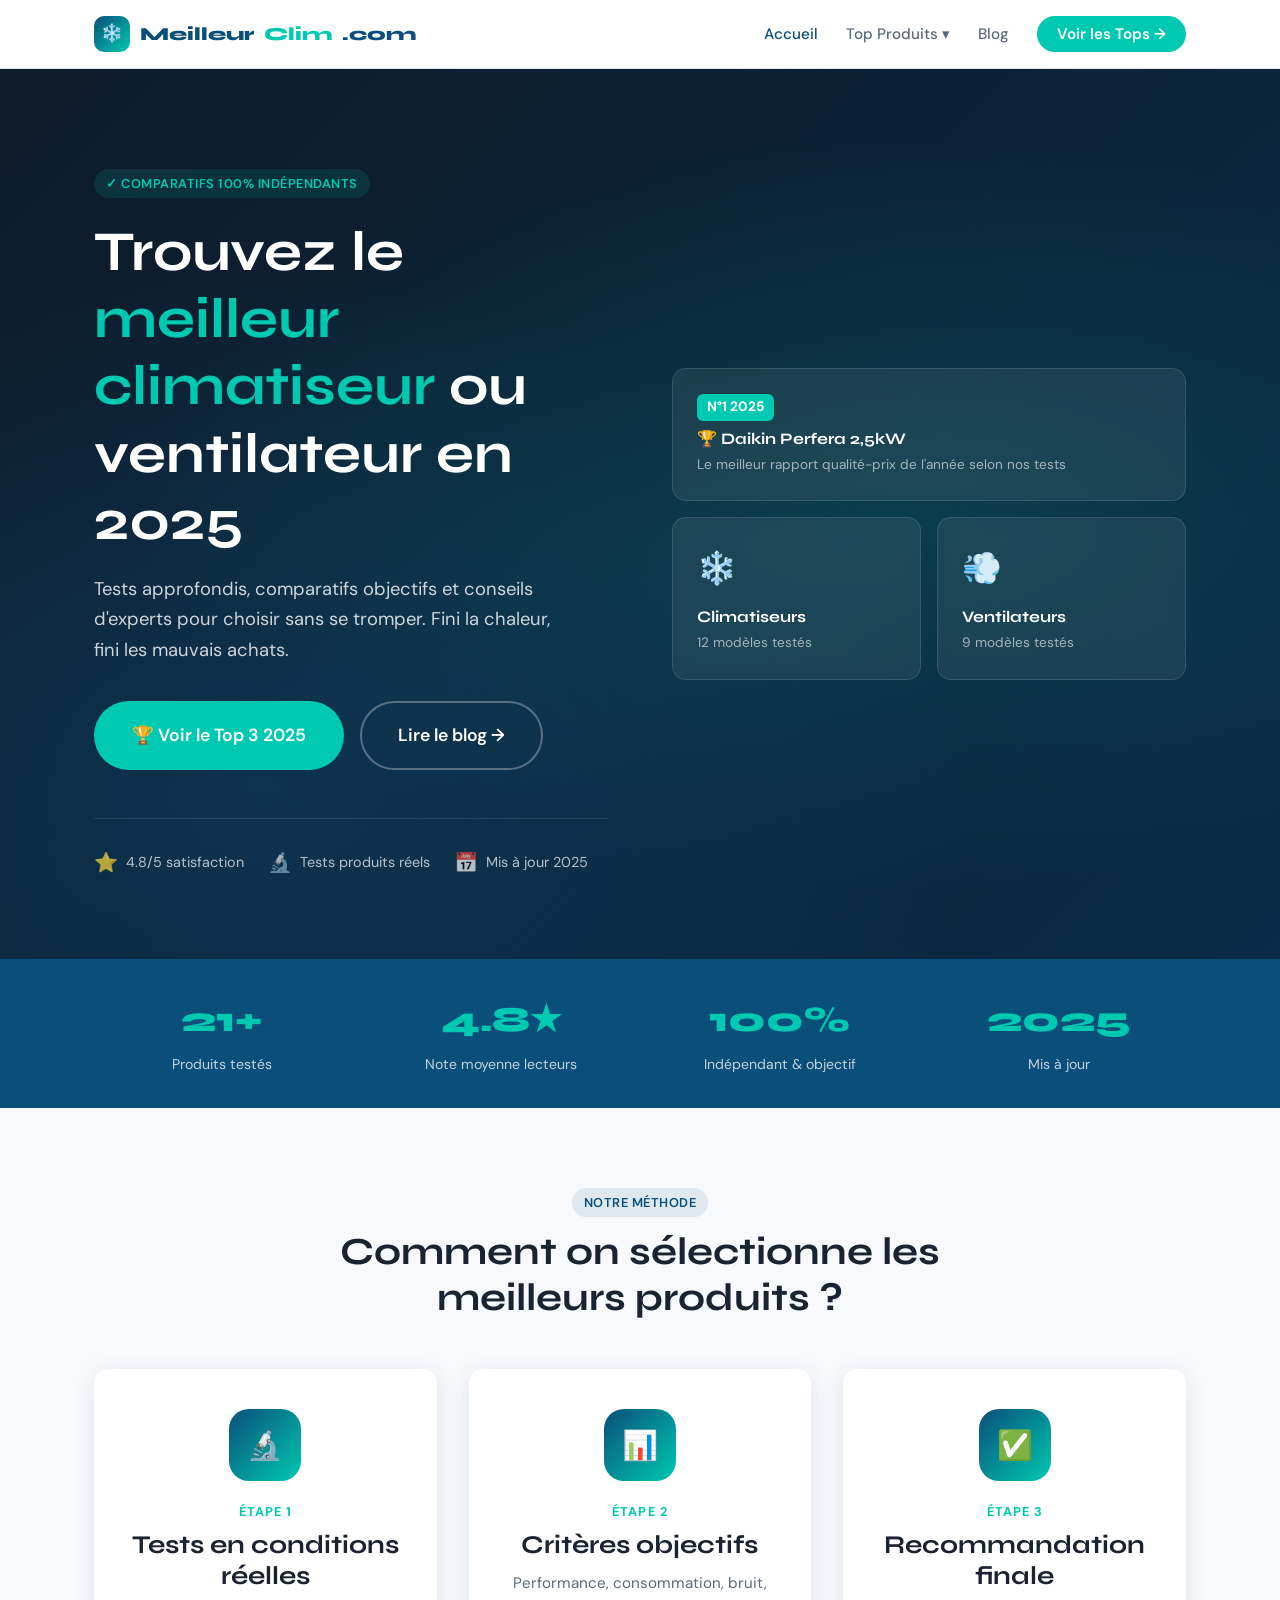
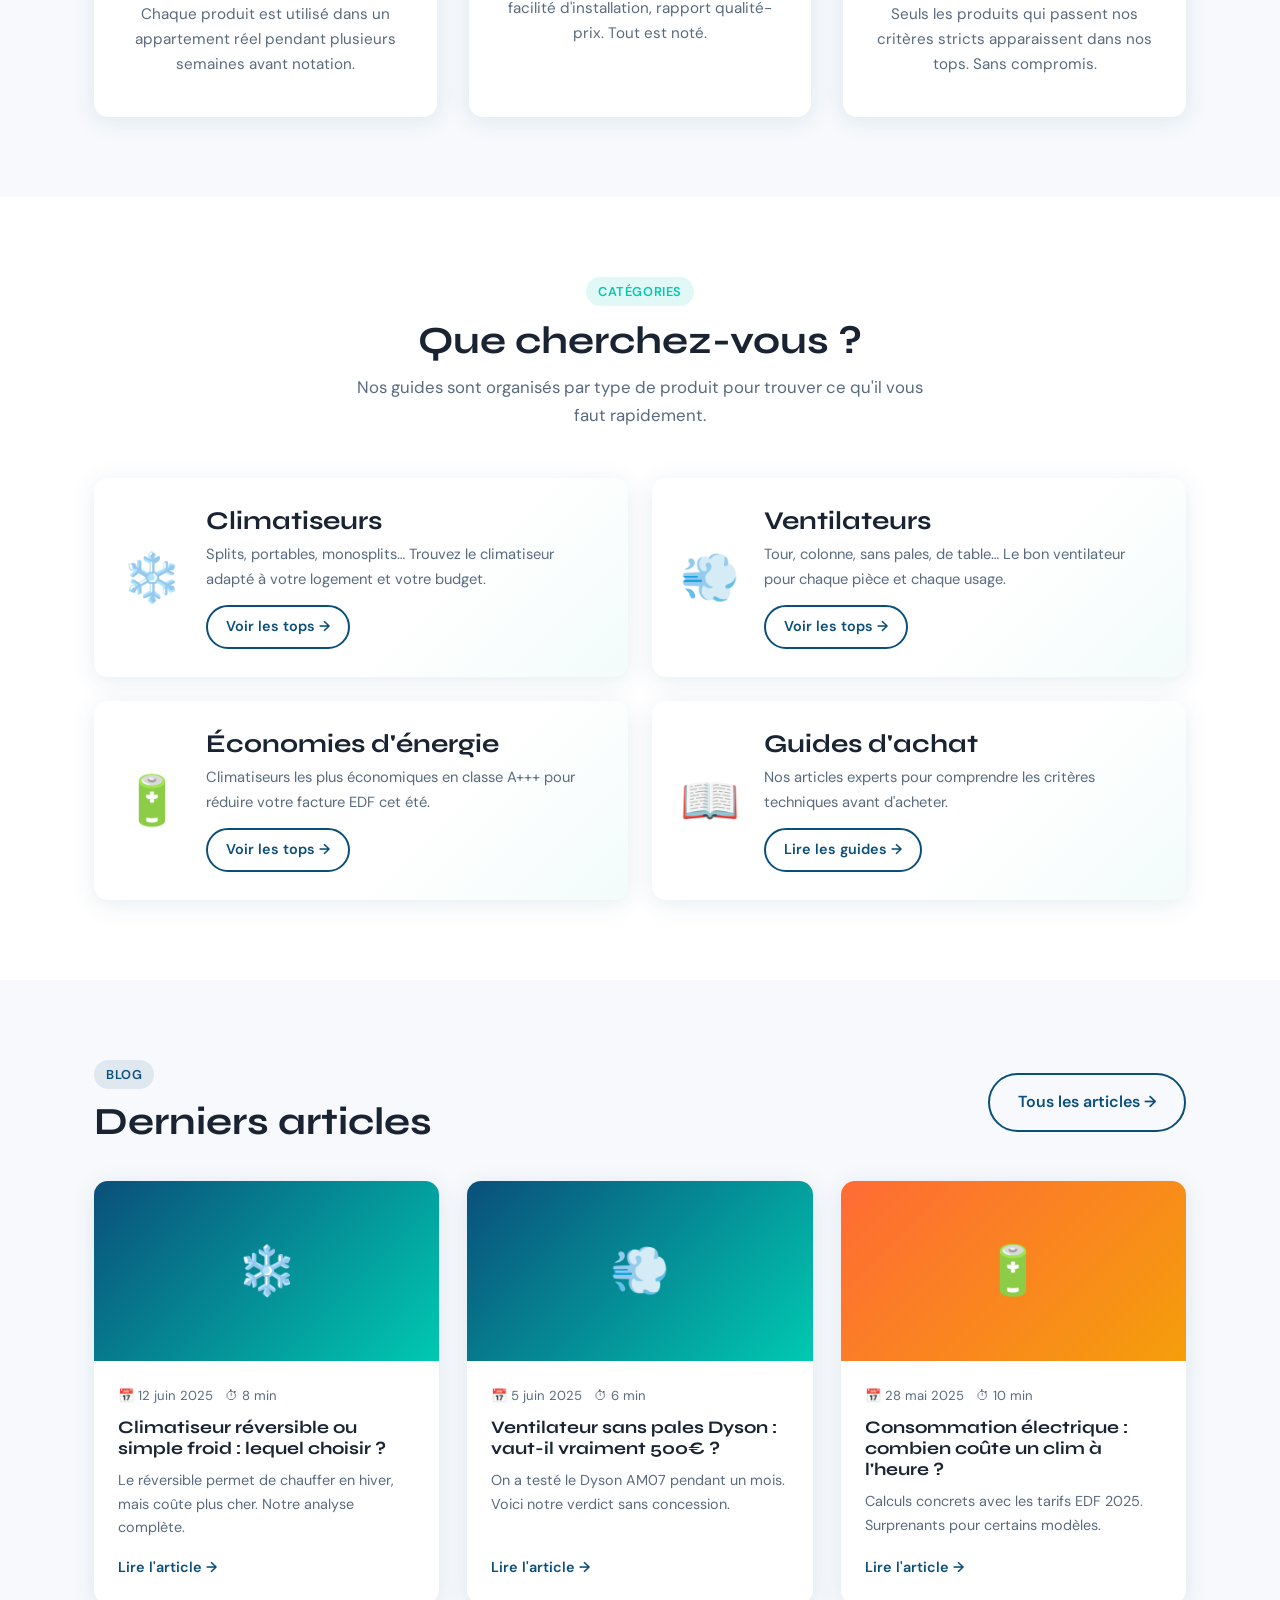
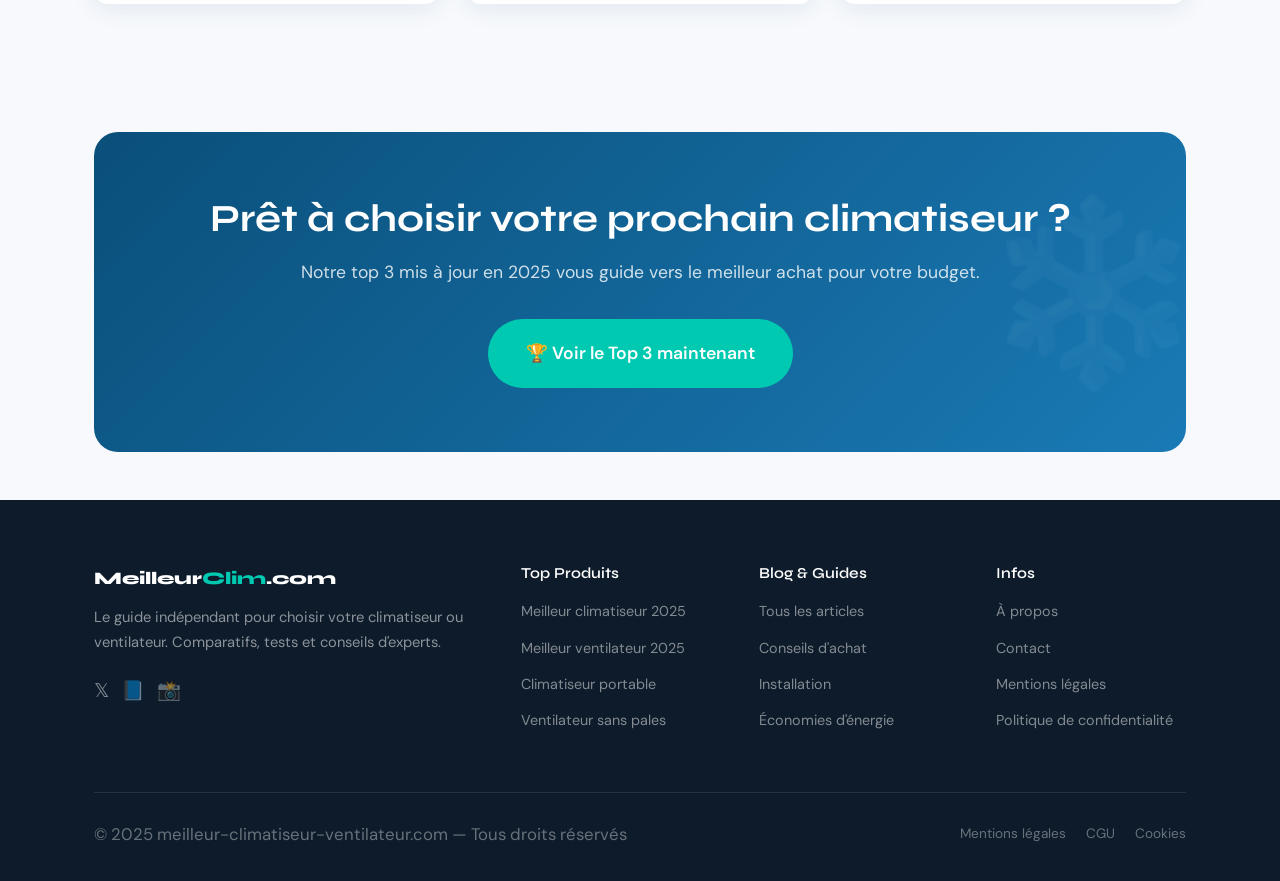
==== index.html @ 32a41477 "repositioning root" ====
<!DOCTYPE html>
<html lang="fr">
<head>
  <meta charset="UTF-8">
  <meta name="viewport" content="width=device-width, initial-scale=1.0">
  <title>Meilleur Climatiseur & Ventilateur 2025 — Comparatifs & Tests Indépendants</title>
  <meta name="description" content="Trouvez le meilleur climatiseur ou ventilateur en 2025. Comparatifs objectifs, tests approfondis et conseils d'experts pour un été serein.">
  <meta name="robots" content="index, follow">
  <link rel="canonical" href="https://meilleur-climatiseur-ventilateur.com/">
  <!-- Open Graph -->
  <meta property="og:title" content="Meilleur Climatiseur & Ventilateur 2025">
  <meta property="og:description" content="Comparatifs objectifs, tests approfondis et conseils d'experts pour choisir le meilleur climatiseur ou ventilateur.">
  <meta property="og:type" content="website">
  <meta property="og:url" content="https://meilleur-climatiseur-ventilateur.com/">
  <!-- Fonts -->
  <link rel="preconnect" href="https://fonts.googleapis.com">
  <link href="https://fonts.googleapis.com/css2?family=Syne:wght@700;800&family=DM+Sans:ital,opsz,wght@0,9..40,400;0,9..40,500;0,9..40,600;1,9..40,400&display=swap" rel="stylesheet">
  <link rel="stylesheet" href="css/style.css">
  <style>
    /* ===== HERO ===== */
    .hero {
      background: linear-gradient(135deg, var(--bg-dark) 0%, #0a2a45 100%);
      color: var(--white); overflow: hidden; position: relative;
      padding: 100px 0 80px;
    }
    .hero::before {
      content: '';
      position: absolute; inset: 0;
      background: radial-gradient(ellipse at 70% 50%, rgba(0,201,177,0.15) 0%, transparent 60%),
                  radial-gradient(ellipse at 20% 80%, rgba(26,122,181,0.2) 0%, transparent 50%);
    }
    .hero-grid {
      display: grid; grid-template-columns: 1fr 1fr;
      align-items: center; gap: 64px; position: relative; z-index: 2;
    }
    .hero-badge { margin-bottom: 20px; }
    .hero h1 { margin-bottom: 20px; }
    .hero h1 em { font-style: normal; color: var(--accent); }
    .hero-desc { font-size: 1.15rem; opacity: 0.8; margin-bottom: 36px; max-width: 480px; }
    .hero-ctas { display: flex; gap: 16px; flex-wrap: wrap; margin-bottom: 48px; }
    .hero-trust {
      display: flex; align-items: center; gap: 24px;
      padding-top: 28px; border-top: 1px solid rgba(255,255,255,0.1);
    }
    .trust-item { display: flex; align-items: center; gap: 8px; font-size: 0.9rem; opacity: 0.7; }
    .trust-icon { font-size: 1.2rem; }
    /* Hero visual */
    .hero-visual {
      display: grid; grid-template-columns: 1fr 1fr; gap: 16px;
    }
    .hero-card {
      background: rgba(255,255,255,0.07); border: 1px solid rgba(255,255,255,0.12);
      border-radius: var(--radius); padding: 24px;
      backdrop-filter: blur(8px);
      transition: transform var(--transition);
    }
    .hero-card:hover { transform: translateY(-4px); }
    .hero-card:first-child { grid-column: span 2; }
    .hero-card-icon { font-size: 2rem; margin-bottom: 12px; }
    .hero-card h3 { font-size: 1rem; margin-bottom: 6px; color: var(--white); }
    .hero-card p { font-size: 0.85rem; opacity: 0.6; }
    .hero-card .score {
      display: inline-block; background: var(--accent); color: var(--white);
      border-radius: 6px; padding: 2px 10px; font-size: 0.85rem; font-weight: 700;
      margin-bottom: 8px;
    }

    /* ===== STATS ===== */
    .stats-bar {
      background: var(--primary); color: var(--white); padding: 32px 0;
    }
    .stats-grid { display: grid; grid-template-columns: repeat(4, 1fr); gap: 24px; text-align: center; }
    .stat-number { font-family: var(--font-display); font-size: 2.2rem; font-weight: 800; color: var(--accent); }
    .stat-label { font-size: 0.88rem; opacity: 0.75; margin-top: 4px; }

    /* ===== HOW IT WORKS ===== */
    .how-grid { display: grid; grid-template-columns: repeat(3, 1fr); gap: 32px; margin-top: 48px; }
    .how-card { text-align: center; padding: 40px 28px; }
    .how-icon {
      width: 72px; height: 72px; border-radius: 20px; margin: 0 auto 20px;
      background: linear-gradient(135deg, var(--primary), var(--accent));
      display: flex; align-items: center; justify-content: center;
      font-size: 1.8rem;
    }
    .how-step { font-size: 0.8rem; font-weight: 700; letter-spacing: 0.08em; text-transform: uppercase; color: var(--accent); margin-bottom: 8px; }
    .how-card h3 { margin-bottom: 10px; }
    .how-card p { color: var(--text-muted); font-size: 0.95rem; }

    /* ===== CATEGORIES ===== */
    .categories-section { background: var(--white); }
    .cat-grid { display: grid; grid-template-columns: repeat(2, 1fr); gap: 24px; margin-top: 48px; }
    .cat-card {
      display: flex; align-items: center; gap: 24px;
      padding: 28px; position: relative; overflow: hidden;
    }
    .cat-card::before {
      content: ''; position: absolute; inset: 0;
      background: linear-gradient(135deg, transparent 60%, rgba(0,201,177,0.05));
      pointer-events: none;
    }
    .cat-icon { font-size: 3rem; flex-shrink: 0; }
    .cat-card h3 { margin-bottom: 6px; }
    .cat-card p { color: var(--text-muted); font-size: 0.92rem; margin-bottom: 14px; }

    /* ===== FEATURED ARTICLES ===== */
    .articles-grid { display: grid; grid-template-columns: repeat(3, 1fr); gap: 28px; margin-top: 48px; }
    .article-card { display: flex; flex-direction: column; }
    .article-img {
      height: 180px;
      background: linear-gradient(135deg, var(--primary) 0%, var(--accent) 100%);
      display: flex; align-items: center; justify-content: center;
      font-size: 3rem;
    }
    .article-content { padding: 24px; flex: 1; display: flex; flex-direction: column; }
    .article-meta { font-size: 0.82rem; color: var(--text-muted); margin-bottom: 10px; display: flex; gap: 12px; }
    .article-content h3 { font-size: 1.1rem; margin-bottom: 10px; }
    .article-content p { color: var(--text-muted); font-size: 0.9rem; flex: 1; }
    .read-more { color: var(--primary); font-weight: 600; font-size: 0.9rem; margin-top: 16px; display: inline-flex; align-items: center; gap: 6px; }
    .read-more:hover { color: var(--accent); }

    /* ===== CTA BANNER ===== */
    .cta-banner {
      background: linear-gradient(135deg, var(--primary) 0%, var(--primary-light) 100%);
      border-radius: 24px; padding: 64px; text-align: center; color: var(--white);
      position: relative; overflow: hidden;
    }
    .cta-banner::before {
      content: '❄️';
      position: absolute; font-size: 180px; opacity: 0.05;
      right: -20px; top: 50%; transform: translateY(-50%);
    }
    .cta-banner h2 { margin-bottom: 16px; }
    .cta-banner p { opacity: 0.8; font-size: 1.1rem; margin-bottom: 32px; }

    /* ===== RESPONSIVE ===== */
    @media (max-width: 900px) {
      .hero-grid { grid-template-columns: 1fr; }
      .hero-visual { display: none; }
      .stats-grid { grid-template-columns: repeat(2, 1fr); }
      .how-grid { grid-template-columns: 1fr; }
      .cat-grid { grid-template-columns: 1fr; }
      .articles-grid { grid-template-columns: 1fr; }
    }
  </style>
  <!-- Schema.org -->
  <script type="application/ld+json">
  {
    "@context": "https://schema.org",
    "@type": "WebSite",
    "name": "Meilleur Climatiseur Ventilateur",
    "url": "https://meilleur-climatiseur-ventilateur.com",
    "description": "Guide indépendant de comparaison de climatiseurs et ventilateurs",
    "potentialAction": {
      "@type": "SearchAction",
      "target": "https://meilleur-climatiseur-ventilateur.com/blog.html?q={search_term_string}",
      "query-input": "required name=search_term_string"
    }
  }
  </script>
</head>
<body>

  <!-- Nav injected by JS -->

  <!-- HERO -->
  <section class="hero">
    <div class="container">
      <div class="hero-grid">
        <div>
          <div class="hero-badge">
            <span class="badge badge-accent">✓ Comparatifs 100% indépendants</span>
          </div>
          <h1>Trouvez le <em>meilleur climatiseur</em> ou ventilateur en 2025</h1>
          <p class="hero-desc">Tests approfondis, comparatifs objectifs et conseils d'experts pour choisir sans se tromper. Fini la chaleur, fini les mauvais achats.</p>
          <div class="hero-ctas">
            <a href="top3.html" class="btn btn-accent btn-lg">🏆 Voir le Top 3 2025</a>
            <a href="blog.html" class="btn btn-outline btn-lg" style="border-color:rgba(255,255,255,0.3);color:white">Lire le blog →</a>
          </div>
          <div class="hero-trust">
            <div class="trust-item"><span class="trust-icon">⭐</span> 4.8/5 satisfaction</div>
            <div class="trust-item"><span class="trust-icon">🔬</span> Tests produits réels</div>
            <div class="trust-item"><span class="trust-icon">📅</span> Mis à jour 2025</div>
          </div>
        </div>
        <div class="hero-visual">
          <div class="hero-card">
            <div class="score">N°1 2025</div>
            <h3>🏆 Daikin Perfera 2,5kW</h3>
            <p>Le meilleur rapport qualité-prix de l'année selon nos tests</p>
          </div>
          <div class="hero-card">
            <div class="hero-card-icon">❄️</div>
            <h3>Climatiseurs</h3>
            <p>12 modèles testés</p>
          </div>
          <div class="hero-card">
            <div class="hero-card-icon">💨</div>
            <h3>Ventilateurs</h3>
            <p>9 modèles testés</p>
          </div>
        </div>
      </div>
    </div>
  </section>

  <!-- STATS -->
  <div class="stats-bar">
    <div class="container">
      <div class="stats-grid">
        <div class="animate-in">
          <div class="stat-number">21+</div>
          <div class="stat-label">Produits testés</div>
        </div>
        <div class="animate-in">
          <div class="stat-number">4.8★</div>
          <div class="stat-label">Note moyenne lecteurs</div>
        </div>
        <div class="animate-in">
          <div class="stat-number">100%</div>
          <div class="stat-label">Indépendant & objectif</div>
        </div>
        <div class="animate-in">
          <div class="stat-number">2025</div>
          <div class="stat-label">Mis à jour</div>
        </div>
      </div>
    </div>
  </div>

  <!-- HOW IT WORKS -->
  <section class="section">
    <div class="container">
      <div style="text-align:center;max-width:600px;margin:0 auto">
        <span class="badge badge-primary">Notre méthode</span>
        <h2 style="margin-top:12px">Comment on sélectionne les meilleurs produits ?</h2>
      </div>
      <div class="how-grid">
        <div class="card how-card animate-in">
          <div class="how-icon">🔬</div>
          <div class="how-step">Étape 1</div>
          <h3>Tests en conditions réelles</h3>
          <p>Chaque produit est utilisé dans un appartement réel pendant plusieurs semaines avant notation.</p>
        </div>
        <div class="card how-card animate-in">
          <div class="how-icon">📊</div>
          <div class="how-step">Étape 2</div>
          <h3>Critères objectifs</h3>
          <p>Performance, consommation, bruit, facilité d'installation, rapport qualité-prix. Tout est noté.</p>
        </div>
        <div class="card how-card animate-in">
          <div class="how-icon">✅</div>
          <div class="how-step">Étape 3</div>
          <h3>Recommandation finale</h3>
          <p>Seuls les produits qui passent nos critères stricts apparaissent dans nos tops. Sans compromis.</p>
        </div>
      </div>
    </div>
  </section>

  <!-- CATEGORIES -->
  <section class="section categories-section">
    <div class="container">
      <div style="text-align:center;max-width:600px;margin:0 auto 0">
        <span class="badge badge-accent">Catégories</span>
        <h2 style="margin-top:12px">Que cherchez-vous ?</h2>
        <p style="color:var(--text-muted);margin-top:10px">Nos guides sont organisés par type de produit pour trouver ce qu'il vous faut rapidement.</p>
      </div>
      <div class="cat-grid">
        <a href="top3.html" class="card cat-card animate-in">
          <div class="cat-icon">❄️</div>
          <div>
            <h3>Climatiseurs</h3>
            <p>Splits, portables, monosplits… Trouvez le climatiseur adapté à votre logement et votre budget.</p>
            <span class="btn btn-outline" style="padding:8px 18px;font-size:0.9rem">Voir les tops →</span>
          </div>
        </a>
        <a href="top3.html" class="card cat-card animate-in">
          <div class="cat-icon">💨</div>
          <div>
            <h3>Ventilateurs</h3>
            <p>Tour, colonne, sans pales, de table… Le bon ventilateur pour chaque pièce et chaque usage.</p>
            <span class="btn btn-outline" style="padding:8px 18px;font-size:0.9rem">Voir les tops →</span>
          </div>
        </a>
        <a href="top3.html" class="card cat-card animate-in">
          <div class="cat-icon">🔋</div>
          <div>
            <h3>Économies d'énergie</h3>
            <p>Climatiseurs les plus économiques en classe A+++ pour réduire votre facture EDF cet été.</p>
            <span class="btn btn-outline" style="padding:8px 18px;font-size:0.9rem">Voir les tops →</span>
          </div>
        </a>
        <a href="blog.html" class="card cat-card animate-in">
          <div class="cat-icon">📖</div>
          <div>
            <h3>Guides d'achat</h3>
            <p>Nos articles experts pour comprendre les critères techniques avant d'acheter.</p>
            <span class="btn btn-outline" style="padding:8px 18px;font-size:0.9rem">Lire les guides →</span>
          </div>
        </a>
      </div>
    </div>
  </section>

  <!-- FEATURED ARTICLES -->
  <section class="section" style="background:var(--bg)">
    <div class="container">
      <div style="display:flex;align-items:center;justify-content:space-between;margin-bottom:0">
        <div>
          <span class="badge badge-primary">Blog</span>
          <h2 style="margin-top:10px">Derniers articles</h2>
        </div>
        <a href="blog.html" class="btn btn-outline">Tous les articles →</a>
      </div>
      <div class="articles-grid" style="margin-top:36px">
        <a href="article.html" class="card article-card animate-in">
          <div class="article-img">❄️</div>
          <div class="article-content">
            <div class="article-meta">
              <span>📅 12 juin 2025</span>
              <span>⏱ 8 min</span>
            </div>
            <h3>Climatiseur réversible ou simple froid : lequel choisir ?</h3>
            <p>Le réversible permet de chauffer en hiver, mais coûte plus cher. Notre analyse complète.</p>
            <span class="read-more">Lire l'article →</span>
          </div>
        </a>
        <a href="article.html" class="card article-card animate-in">
          <div class="article-img" style="background:linear-gradient(135deg,#0a4f7a,#00c9b1)">💨</div>
          <div class="article-content">
            <div class="article-meta">
              <span>📅 5 juin 2025</span>
              <span>⏱ 6 min</span>
            </div>
            <h3>Ventilateur sans pales Dyson : vaut-il vraiment 500€ ?</h3>
            <p>On a testé le Dyson AM07 pendant un mois. Voici notre verdict sans concession.</p>
            <span class="read-more">Lire l'article →</span>
          </div>
        </a>
        <a href="article.html" class="card article-card animate-in">
          <div class="article-img" style="background:linear-gradient(135deg,#ff6b35,#f59e0b)">🔋</div>
          <div class="article-content">
            <div class="article-meta">
              <span>📅 28 mai 2025</span>
              <span>⏱ 10 min</span>
            </div>
            <h3>Consommation électrique : combien coûte un clim à l'heure ?</h3>
            <p>Calculs concrets avec les tarifs EDF 2025. Surprenants pour certains modèles.</p>
            <span class="read-more">Lire l'article →</span>
          </div>
        </a>
      </div>
    </div>
  </section>

  <!-- CTA BANNER -->
  <section class="section-sm">
    <div class="container">
      <div class="cta-banner animate-in">
        <h2>Prêt à choisir votre prochain climatiseur ?</h2>
        <p>Notre top 3 mis à jour en 2025 vous guide vers le meilleur achat pour votre budget.</p>
        <a href="top3.html" class="btn btn-accent btn-lg">🏆 Voir le Top 3 maintenant</a>
      </div>
    </div>
  </section>

  <!-- Footer injected by JS -->

  <script src="js/components.js"></script>
</body>
</html>
---- css/style.css ----
/* ===== VARIABLES ===== */
:root {
  --primary: #0a4f7a;
  --primary-light: #1a7ab5;
  --accent: #00c9b1;
  --accent-warm: #ff6b35;
  --bg: #f7f9fc;
  --bg-dark: #0d1b2a;
  --text: #1a2332;
  --text-muted: #5a6a7e;
  --white: #ffffff;
  --border: #e2e8f0;
  --shadow: 0 4px 24px rgba(10, 79, 122, 0.10);
  --shadow-lg: 0 12px 48px rgba(10, 79, 122, 0.18);
  --radius: 14px;
  --radius-sm: 8px;
  --font-display: 'Syne', sans-serif;
  --font-body: 'DM Sans', sans-serif;
  --transition: 0.25s cubic-bezier(0.4, 0, 0.2, 1);
}

/* ===== RESET & BASE ===== */
*, *::before, *::after { box-sizing: border-box; margin: 0; padding: 0; }
html { scroll-behavior: smooth; font-size: 16px; }
body {
  font-family: var(--font-body);
  background: var(--bg);
  color: var(--text);
  line-height: 1.65;
  -webkit-font-smoothing: antialiased;
}
img { max-width: 100%; display: block; }
a { color: inherit; text-decoration: none; }

/* ===== TYPOGRAPHY ===== */
h1, h2, h3, h4 { font-family: var(--font-display); font-weight: 700; line-height: 1.2; }
h1 { font-size: clamp(2rem, 5vw, 3.5rem); }
h2 { font-size: clamp(1.6rem, 3.5vw, 2.4rem); }
h3 { font-size: clamp(1.2rem, 2.5vw, 1.6rem); }
p { font-size: 1.05rem; }

/* ===== LAYOUT ===== */
.container { max-width: 1140px; margin: 0 auto; padding: 0 24px; }
.section { padding: 80px 0; }
.section-sm { padding: 48px 0; }

/* ===== HEADER / NAV ===== */
header {
  position: sticky; top: 0; z-index: 100;
  background: rgba(255,255,255,0.95);
  backdrop-filter: blur(12px);
  border-bottom: 1px solid var(--border);
  padding: 0;
}
nav {
  display: flex; align-items: center; justify-content: space-between;
  height: 68px;
}
.logo {
  display: flex; align-items: center; gap: 10px;
  font-family: var(--font-display); font-weight: 800;
  font-size: 1.15rem; color: var(--primary);
}
.logo span { color: var(--accent); }
.logo-icon {
  width: 36px; height: 36px;
  background: linear-gradient(135deg, var(--primary), var(--accent));
  border-radius: 10px;
  display: flex; align-items: center; justify-content: center;
  font-size: 1.1rem;
}
.nav-links { display: flex; align-items: center; gap: 28px; list-style: none; }
.nav-links a {
  font-size: 0.95rem; font-weight: 500; color: var(--text-muted);
  transition: color var(--transition);
}
.nav-links a:hover, .nav-links a.active { color: var(--primary); }
.nav-cta {
  background: var(--accent); color: var(--white) !important;
  padding: 8px 20px; border-radius: 50px;
  font-weight: 600 !important; transition: background var(--transition) !important;
}
.nav-cta:hover { background: var(--primary) !important; }
.hamburger { display: none; cursor: pointer; font-size: 1.5rem; color: var(--primary); }

/* ===== BUTTONS ===== */
.btn {
  display: inline-flex; align-items: center; gap: 8px;
  padding: 14px 28px; border-radius: 50px;
  font-family: var(--font-body); font-size: 1rem; font-weight: 600;
  cursor: pointer; transition: all var(--transition);
  border: 2px solid transparent;
}
.btn-primary {
  background: var(--primary); color: var(--white);
}
.btn-primary:hover { background: var(--primary-light); transform: translateY(-2px); box-shadow: 0 8px 24px rgba(10,79,122,0.3); }
.btn-accent {
  background: var(--accent); color: var(--white);
}
.btn-accent:hover { background: #00b09d; transform: translateY(-2px); box-shadow: 0 8px 24px rgba(0,201,177,0.3); }
.btn-outline {
  background: transparent; color: var(--primary); border-color: var(--primary);
}
.btn-outline:hover { background: var(--primary); color: var(--white); }
.btn-lg { padding: 18px 36px; font-size: 1.1rem; }

/* ===== BADGES ===== */
.badge {
  display: inline-block; padding: 4px 12px; border-radius: 50px;
  font-size: 0.8rem; font-weight: 600; letter-spacing: 0.04em; text-transform: uppercase;
}
.badge-accent { background: rgba(0,201,177,0.12); color: var(--accent); }
.badge-primary { background: rgba(10,79,122,0.10); color: var(--primary); }
.badge-warm { background: rgba(255,107,53,0.12); color: var(--accent-warm); }

/* ===== CARDS ===== */
.card {
  background: var(--white); border-radius: var(--radius);
  box-shadow: var(--shadow); overflow: hidden;
  transition: transform var(--transition), box-shadow var(--transition);
}
.card:hover { transform: translateY(-6px); box-shadow: var(--shadow-lg); }

/* ===== STAR RATING ===== */
.stars { color: #f59e0b; font-size: 1rem; letter-spacing: 2px; }
.rating-text { font-size: 0.9rem; color: var(--text-muted); margin-left: 6px; }

/* ===== BREADCRUMB ===== */
.breadcrumb {
  display: flex; align-items: center; gap: 8px;
  font-size: 0.88rem; color: var(--text-muted); padding: 16px 0;
}
.breadcrumb a { color: var(--primary); }
.breadcrumb span { color: var(--text-muted); }

/* ===== FOOTER ===== */
footer {
  background: var(--bg-dark); color: rgba(255,255,255,0.75);
  padding: 64px 0 32px;
}
.footer-grid {
  display: grid; grid-template-columns: 2fr 1fr 1fr 1fr; gap: 48px;
  padding-bottom: 48px; border-bottom: 1px solid rgba(255,255,255,0.1);
}
.footer-logo { color: var(--white); font-family: var(--font-display); font-weight: 800; font-size: 1.1rem; margin-bottom: 12px; }
.footer-logo span { color: var(--accent); }
.footer-desc { font-size: 0.92rem; line-height: 1.7; opacity: 0.7; margin-bottom: 20px; }
.footer-col h4 { color: var(--white); font-size: 0.95rem; font-weight: 600; margin-bottom: 16px; }
.footer-col ul { list-style: none; }
.footer-col ul li { margin-bottom: 10px; }
.footer-col ul a { font-size: 0.9rem; opacity: 0.65; transition: opacity var(--transition); }
.footer-col ul a:hover { opacity: 1; color: var(--accent); }
.footer-bottom {
  display: flex; align-items: center; justify-content: space-between;
  padding-top: 28px; font-size: 0.85rem; opacity: 0.5;
}
.footer-links { display: flex; gap: 20px; }

/* ===== RESPONSIVE ===== */
@media (max-width: 768px) {
  .nav-links { display: none; }
  .hamburger { display: block; }
  .footer-grid { grid-template-columns: 1fr 1fr; gap: 32px; }
  .footer-bottom { flex-direction: column; gap: 12px; text-align: center; }
  .section { padding: 56px 0; }
}
@media (max-width: 480px) {
  .footer-grid { grid-template-columns: 1fr; }
}
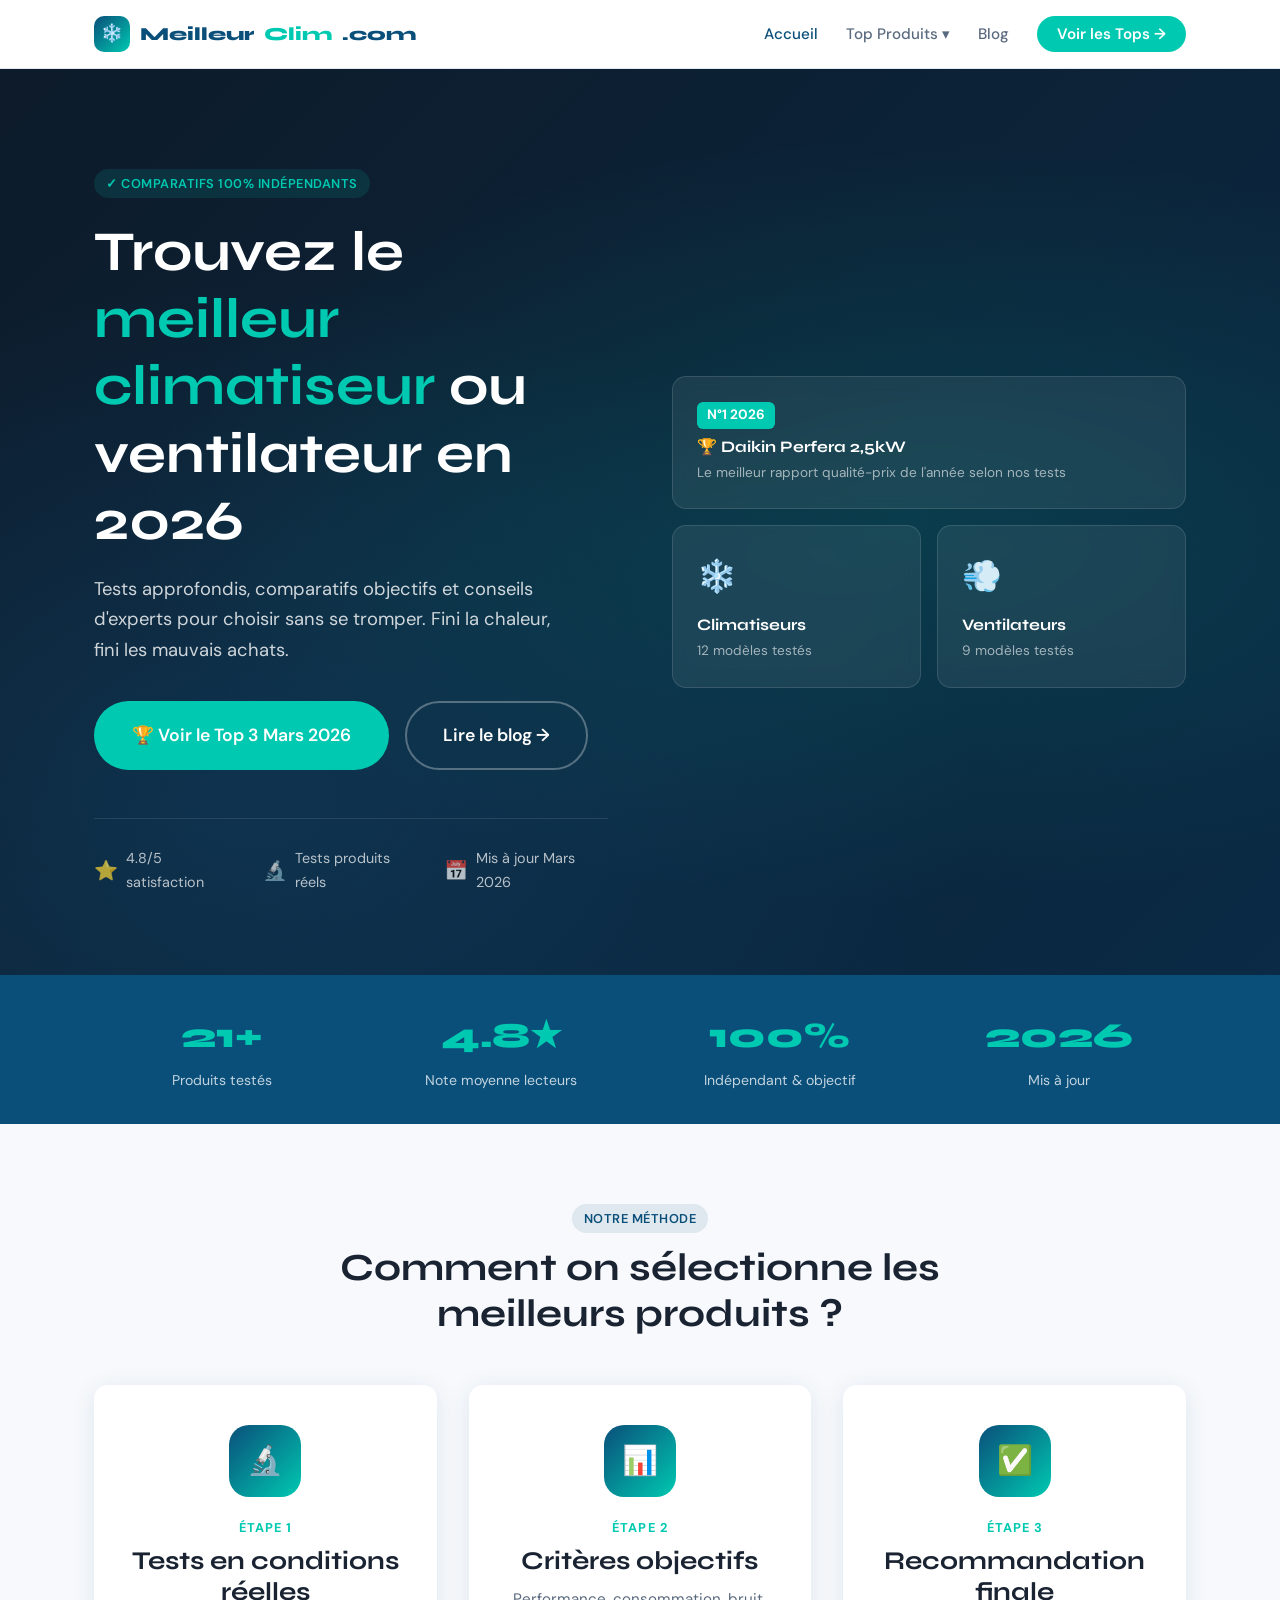
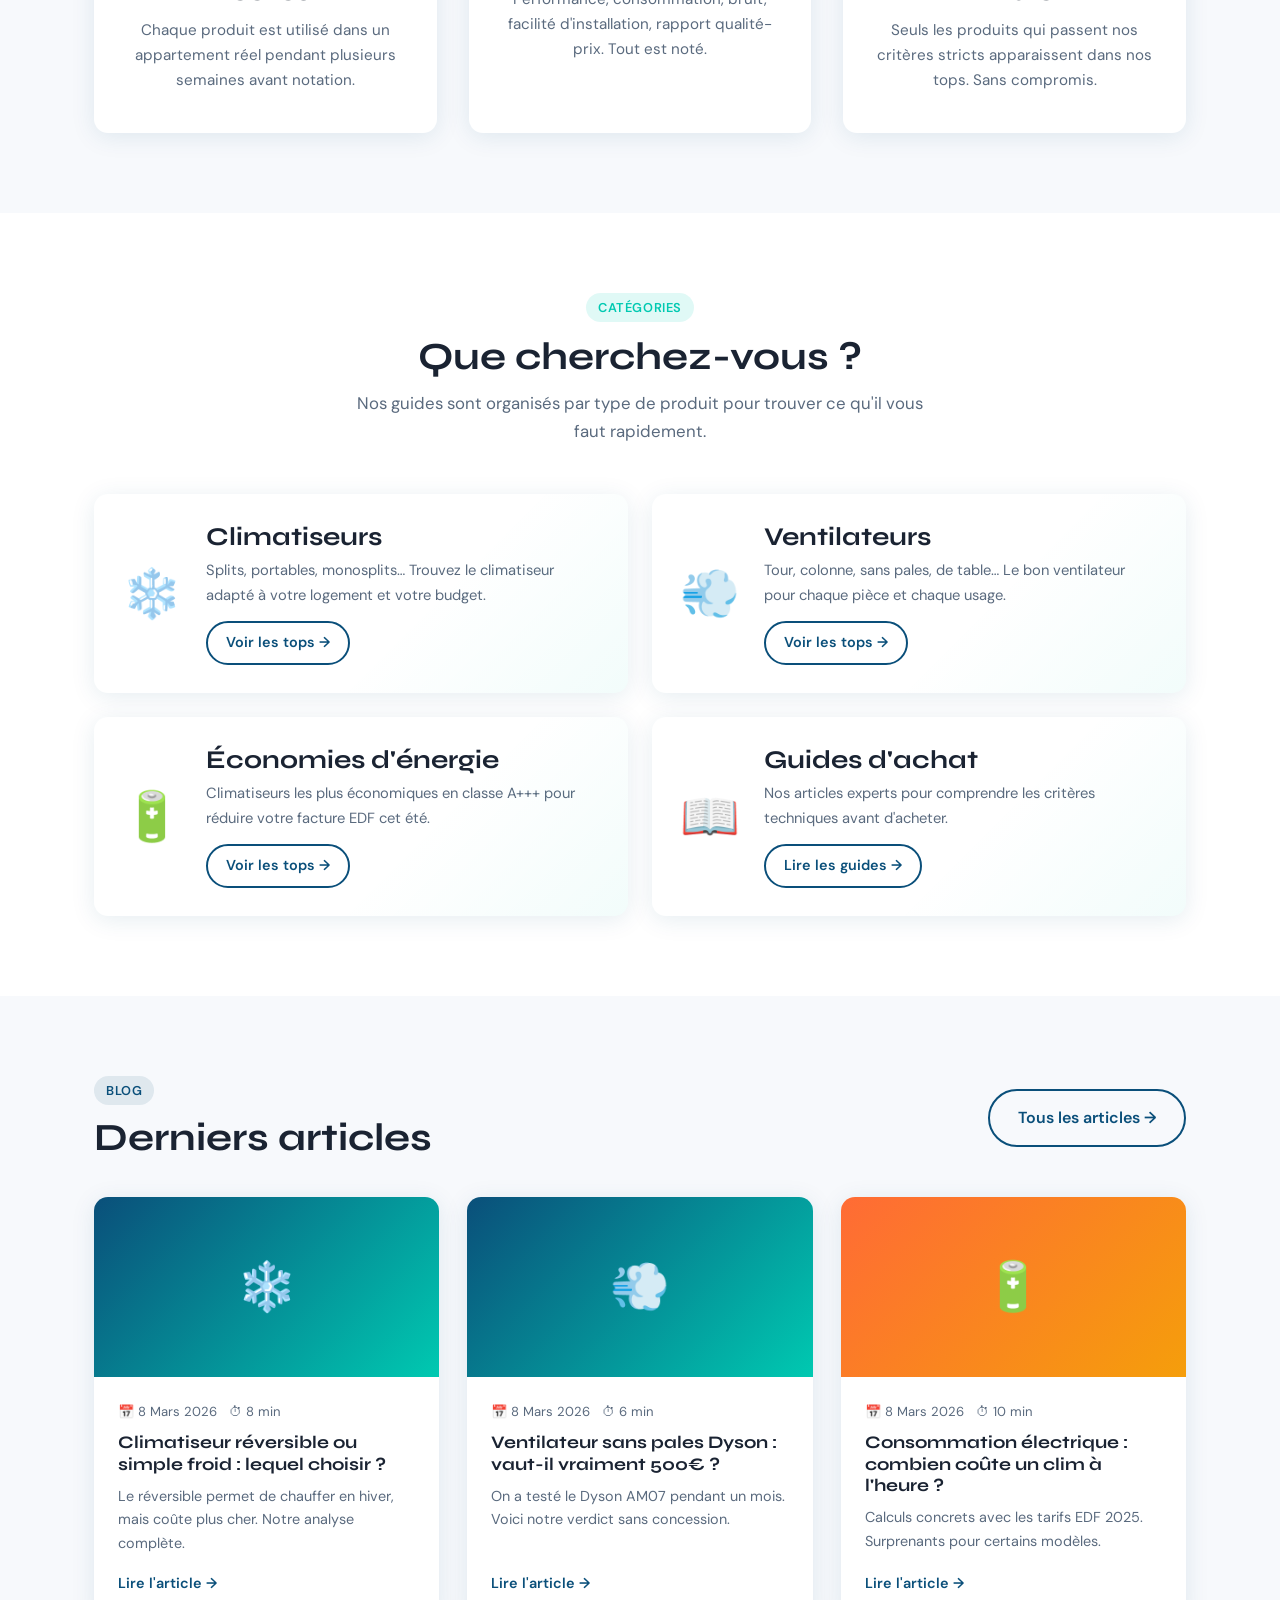
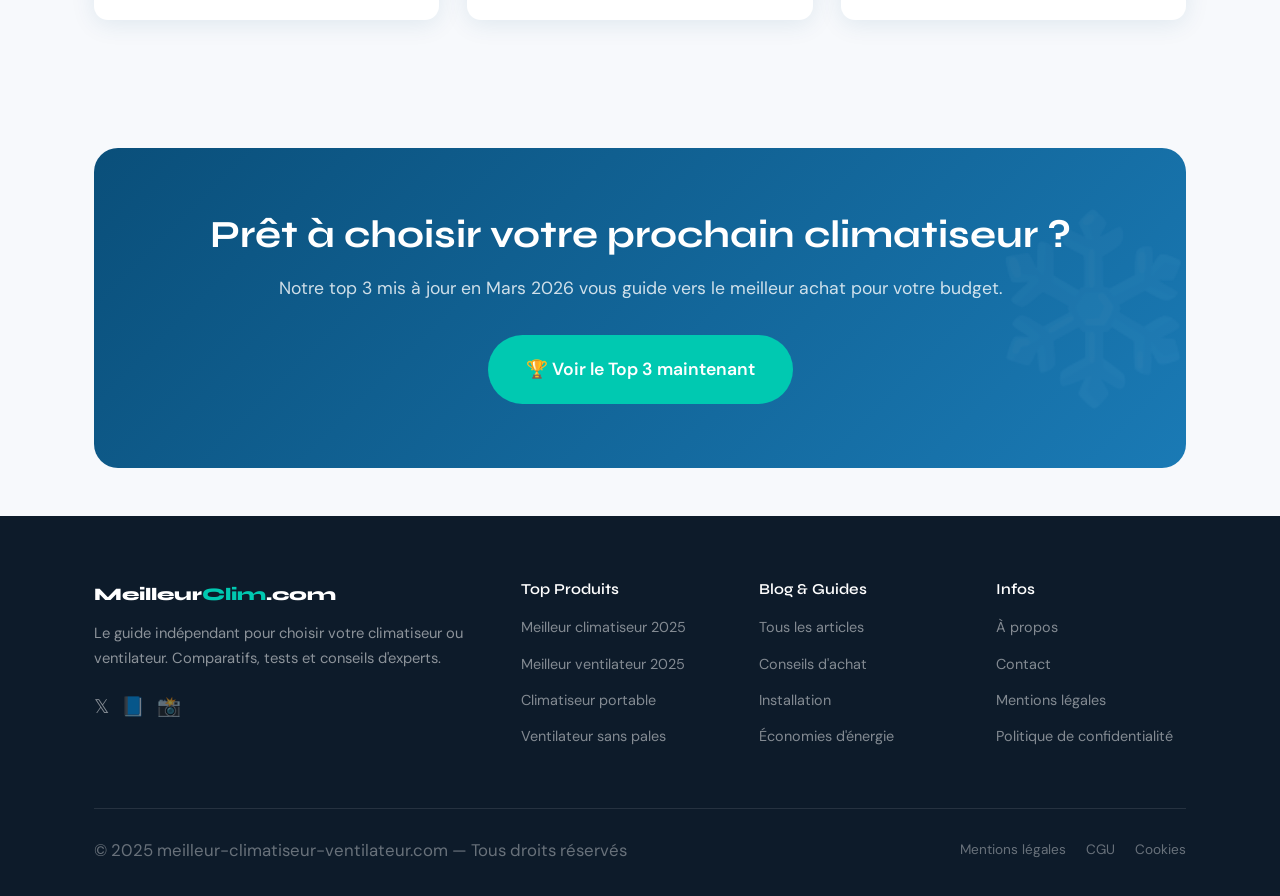
==== commit 8c0848b7: "Update index.html" ====
--- a/index.html
+++ b/index.html
@@ -170,21 +170,21 @@
           <div class="hero-badge">
             <span class="badge badge-accent">✓ Comparatifs 100% indépendants</span>
           </div>
-          <h1>Trouvez le <em>meilleur climatiseur</em> ou ventilateur en 2025</h1>
+          <h1>Trouvez le <em>meilleur climatiseur</em> ou ventilateur en 2026</h1>
           <p class="hero-desc">Tests approfondis, comparatifs objectifs et conseils d'experts pour choisir sans se tromper. Fini la chaleur, fini les mauvais achats.</p>
           <div class="hero-ctas">
-            <a href="top3.html" class="btn btn-accent btn-lg">🏆 Voir le Top 3 2025</a>
+            <a href="top3.html" class="btn btn-accent btn-lg">🏆 Voir le Top 3 Mars 2026</a>
             <a href="blog.html" class="btn btn-outline btn-lg" style="border-color:rgba(255,255,255,0.3);color:white">Lire le blog →</a>
           </div>
           <div class="hero-trust">
             <div class="trust-item"><span class="trust-icon">⭐</span> 4.8/5 satisfaction</div>
             <div class="trust-item"><span class="trust-icon">🔬</span> Tests produits réels</div>
-            <div class="trust-item"><span class="trust-icon">📅</span> Mis à jour 2025</div>
+            <div class="trust-item"><span class="trust-icon">📅</span> Mis à jour Mars 2026</div>
           </div>
         </div>
         <div class="hero-visual">
           <div class="hero-card">
-            <div class="score">N°1 2025</div>
+            <div class="score">N°1 2026</div>
             <h3>🏆 Daikin Perfera 2,5kW</h3>
             <p>Le meilleur rapport qualité-prix de l'année selon nos tests</p>
           </div>
@@ -220,7 +220,7 @@
           <div class="stat-label">Indépendant & objectif</div>
         </div>
         <div class="animate-in">
-          <div class="stat-number">2025</div>
+          <div class="stat-number">2026</div>
           <div class="stat-label">Mis à jour</div>
         </div>
       </div>
@@ -317,7 +317,7 @@
           <div class="article-img">❄️</div>
           <div class="article-content">
             <div class="article-meta">
-              <span>📅 12 juin 2025</span>
+              <span>📅 8 Mars 2026</span>
               <span>⏱ 8 min</span>
             </div>
             <h3>Climatiseur réversible ou simple froid : lequel choisir ?</h3>
@@ -329,7 +329,7 @@
           <div class="article-img" style="background:linear-gradient(135deg,#0a4f7a,#00c9b1)">💨</div>
           <div class="article-content">
             <div class="article-meta">
-              <span>📅 5 juin 2025</span>
+              <span>📅 8 Mars 2026</span>
               <span>⏱ 6 min</span>
             </div>
             <h3>Ventilateur sans pales Dyson : vaut-il vraiment 500€ ?</h3>
@@ -341,7 +341,7 @@
           <div class="article-img" style="background:linear-gradient(135deg,#ff6b35,#f59e0b)">🔋</div>
           <div class="article-content">
             <div class="article-meta">
-              <span>📅 28 mai 2025</span>
+              <span>📅 8 Mars 2026</span>
               <span>⏱ 10 min</span>
             </div>
             <h3>Consommation électrique : combien coûte un clim à l'heure ?</h3>
@@ -358,7 +358,7 @@
     <div class="container">
       <div class="cta-banner animate-in">
         <h2>Prêt à choisir votre prochain climatiseur ?</h2>
-        <p>Notre top 3 mis à jour en 2025 vous guide vers le meilleur achat pour votre budget.</p>
+        <p>Notre top 3 mis à jour en Mars 2026 vous guide vers le meilleur achat pour votre budget.</p>
         <a href="top3.html" class="btn btn-accent btn-lg">🏆 Voir le Top 3 maintenant</a>
       </div>
     </div>
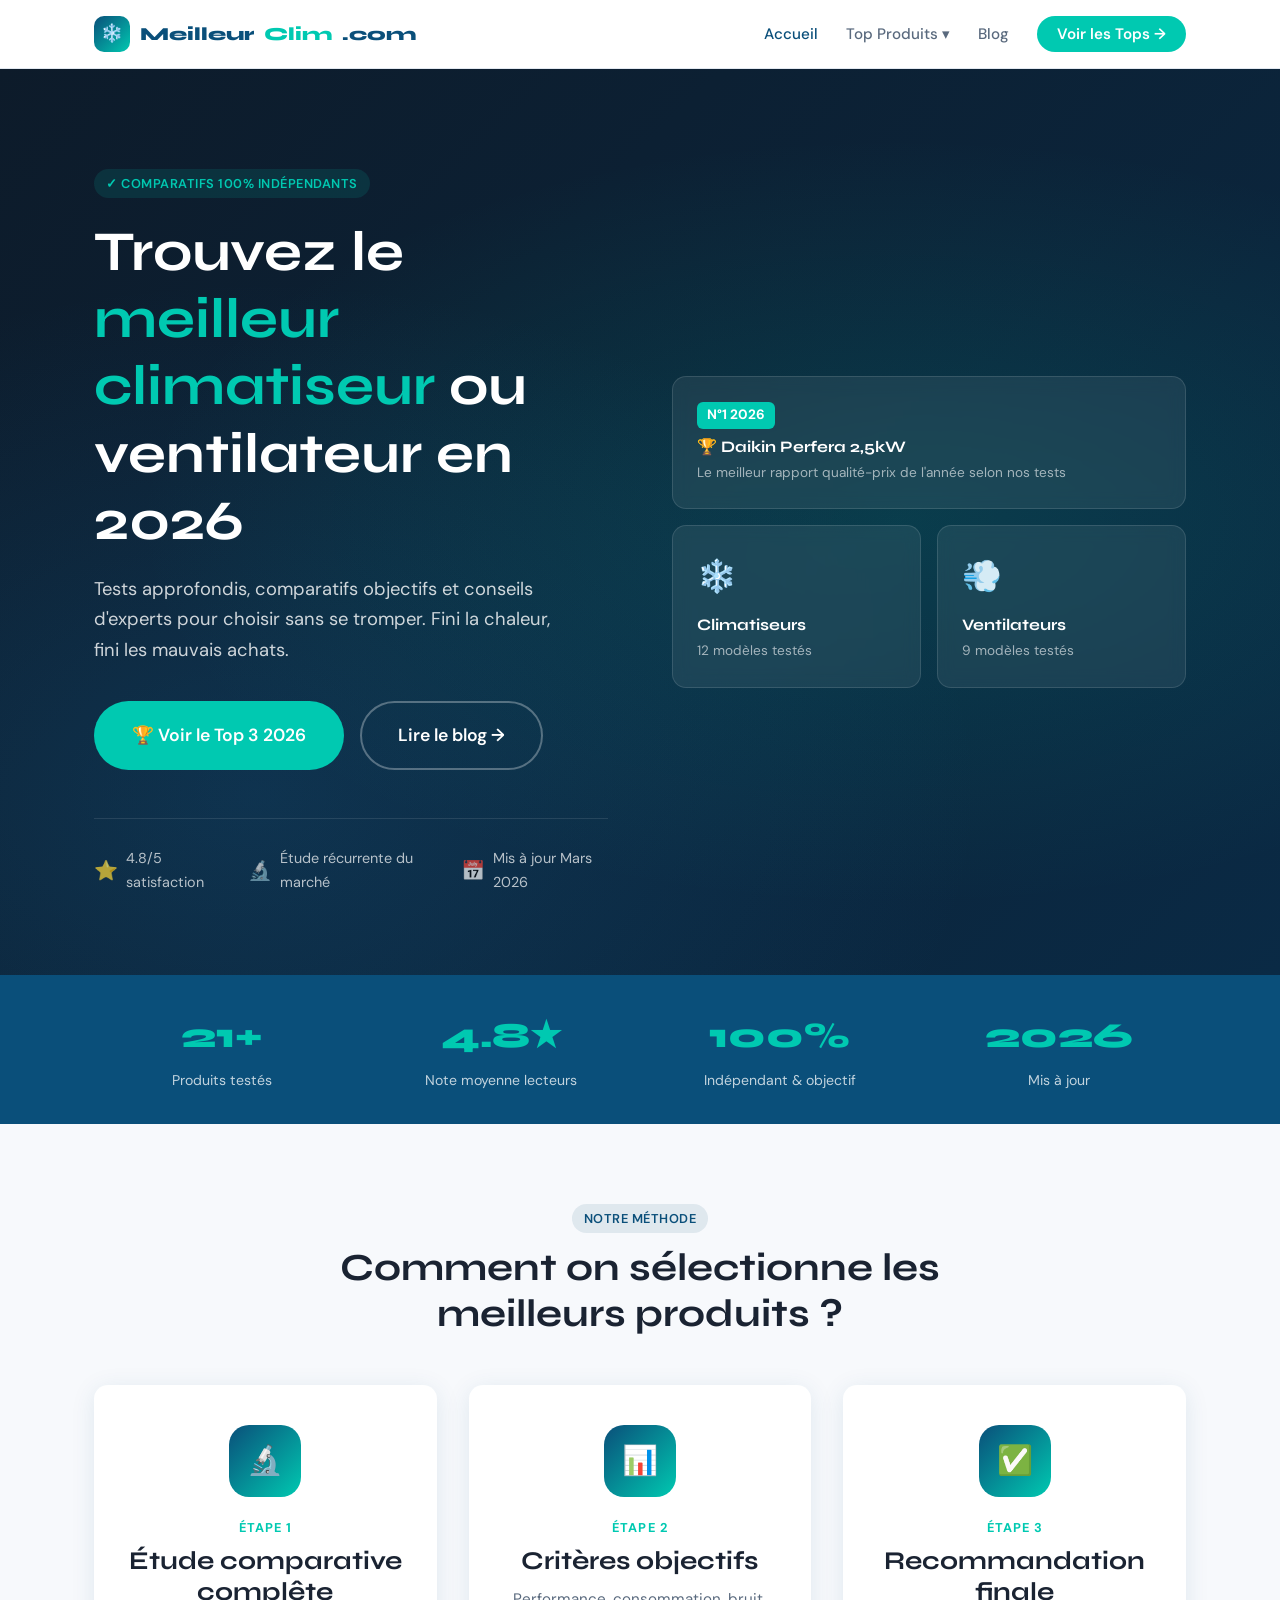
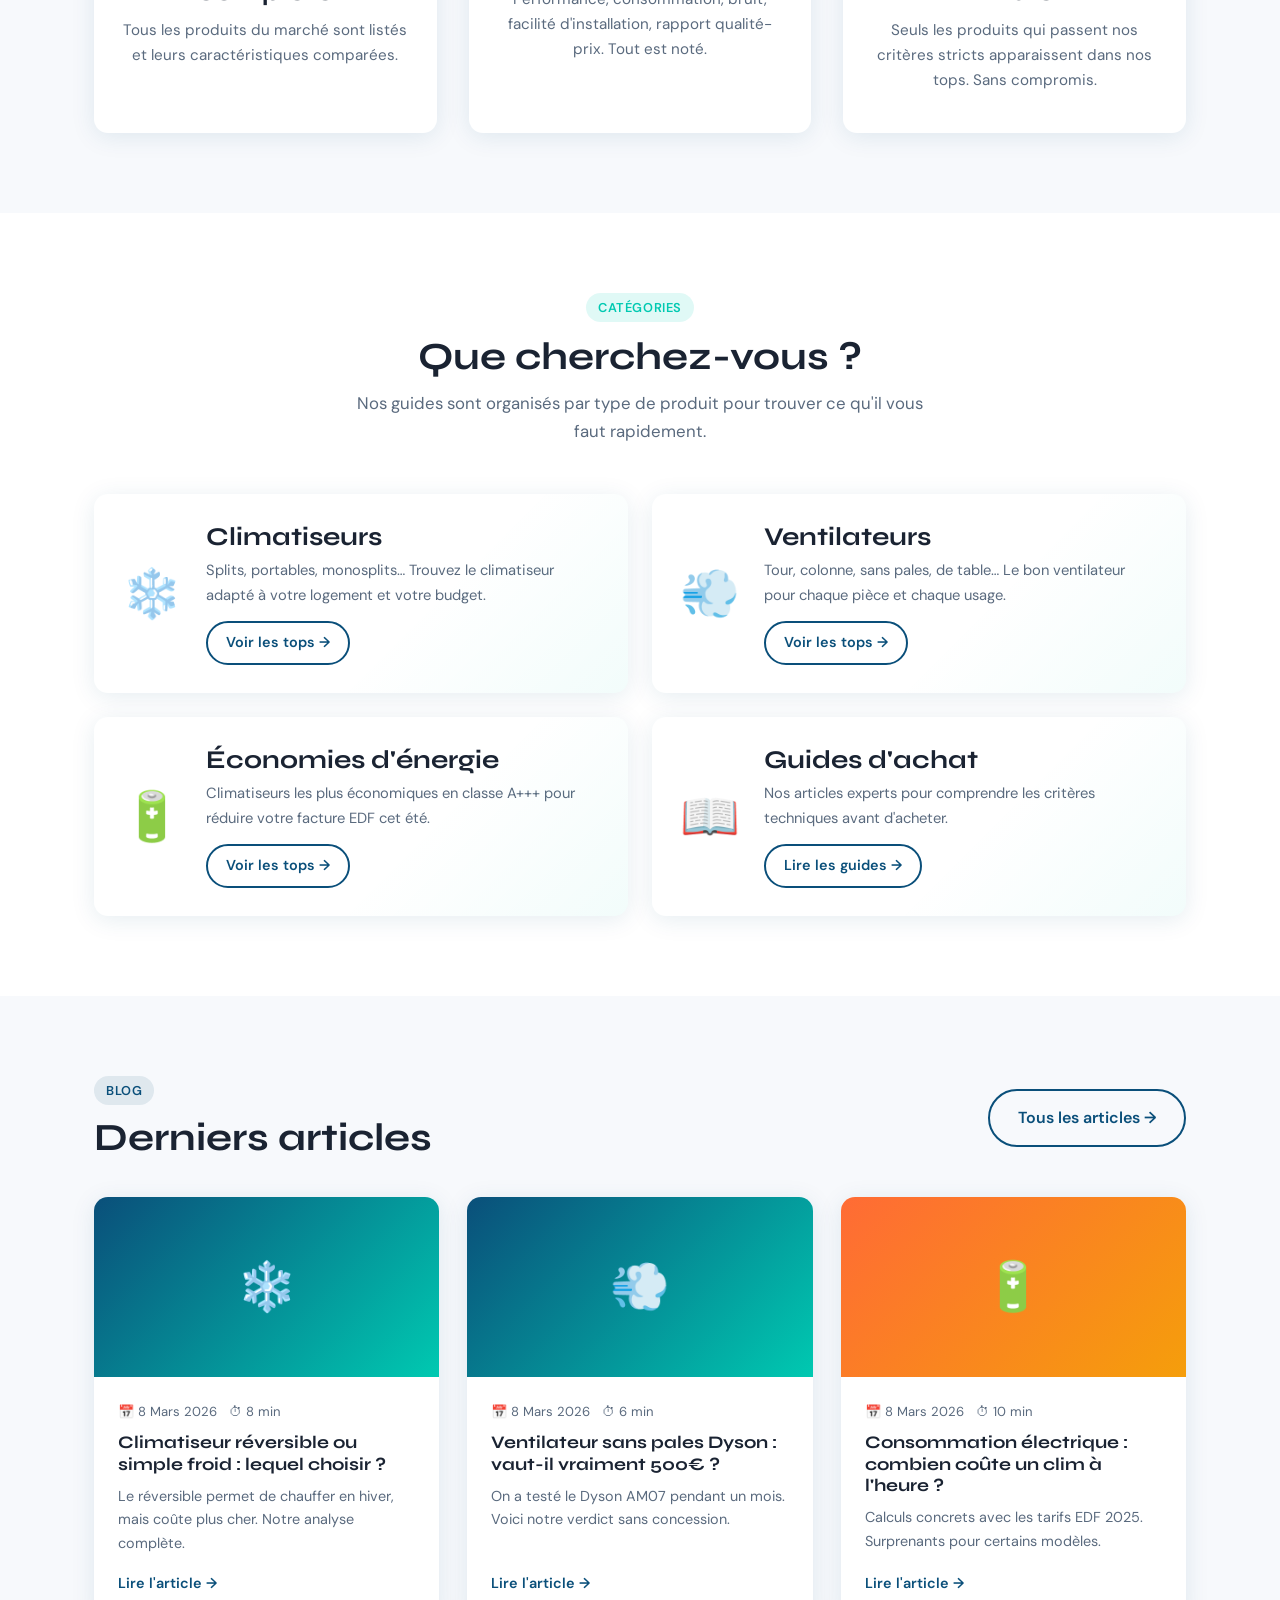
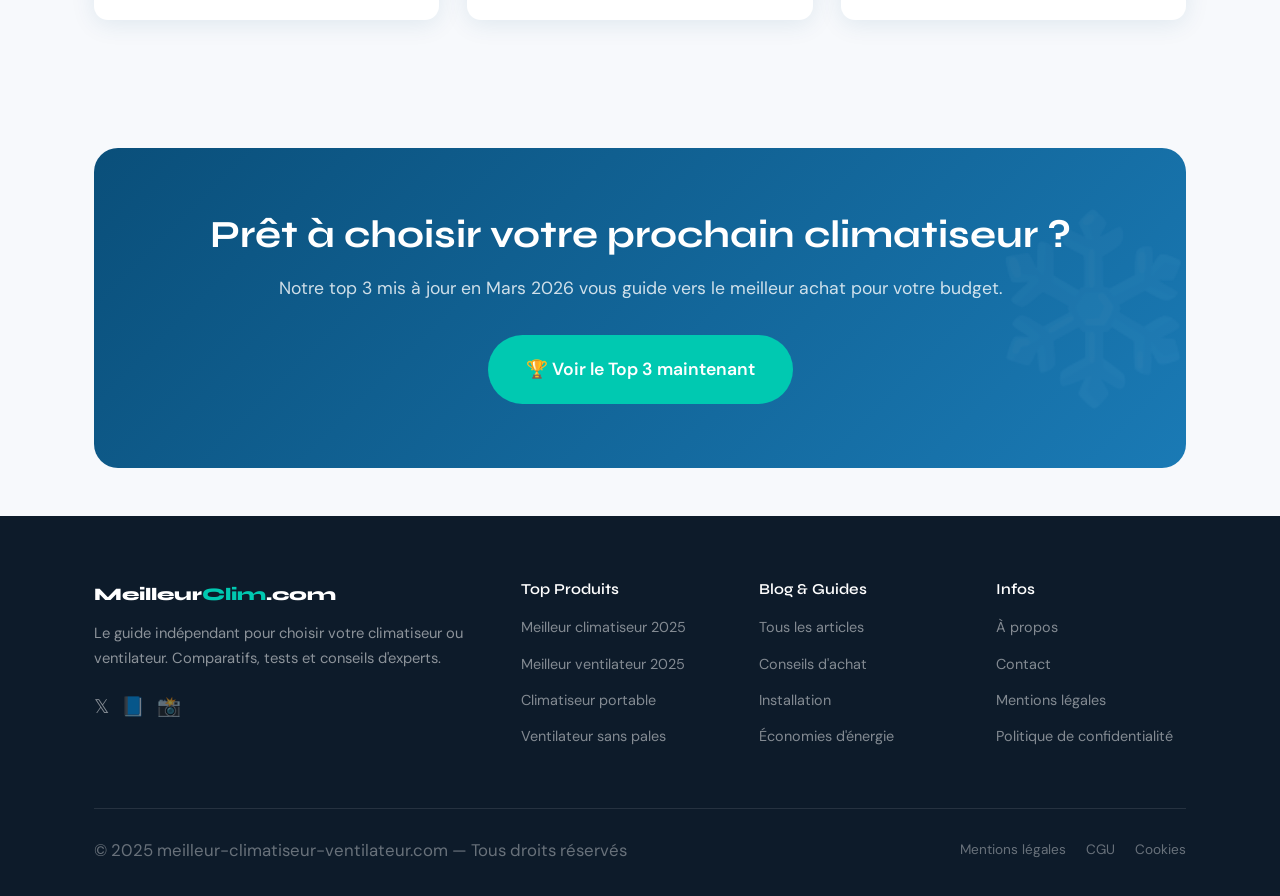
==== commit 467d8cc6: "Changement étape n°1" ====
--- a/index.html
+++ b/index.html
@@ -173,12 +173,12 @@
           <h1>Trouvez le <em>meilleur climatiseur</em> ou ventilateur en 2026</h1>
           <p class="hero-desc">Tests approfondis, comparatifs objectifs et conseils d'experts pour choisir sans se tromper. Fini la chaleur, fini les mauvais achats.</p>
           <div class="hero-ctas">
-            <a href="top3.html" class="btn btn-accent btn-lg">🏆 Voir le Top 3 Mars 2026</a>
+            <a href="top3.html" class="btn btn-accent btn-lg">🏆 Voir le Top 3 2026</a>
             <a href="blog.html" class="btn btn-outline btn-lg" style="border-color:rgba(255,255,255,0.3);color:white">Lire le blog →</a>
           </div>
           <div class="hero-trust">
             <div class="trust-item"><span class="trust-icon">⭐</span> 4.8/5 satisfaction</div>
-            <div class="trust-item"><span class="trust-icon">🔬</span> Tests produits réels</div>
+            <div class="trust-item"><span class="trust-icon">🔬</span> Étude récurrente du marché</div>
             <div class="trust-item"><span class="trust-icon">📅</span> Mis à jour Mars 2026</div>
           </div>
         </div>
@@ -238,8 +238,8 @@
         <div class="card how-card animate-in">
           <div class="how-icon">🔬</div>
           <div class="how-step">Étape 1</div>
-          <h3>Tests en conditions réelles</h3>
-          <p>Chaque produit est utilisé dans un appartement réel pendant plusieurs semaines avant notation.</p>
+          <h3>Étude comparative complête</h3>
+          <p>Tous les produits du marché sont listés et leurs caractéristiques comparées.</p>
         </div>
         <div class="card how-card animate-in">
           <div class="how-icon">📊</div>
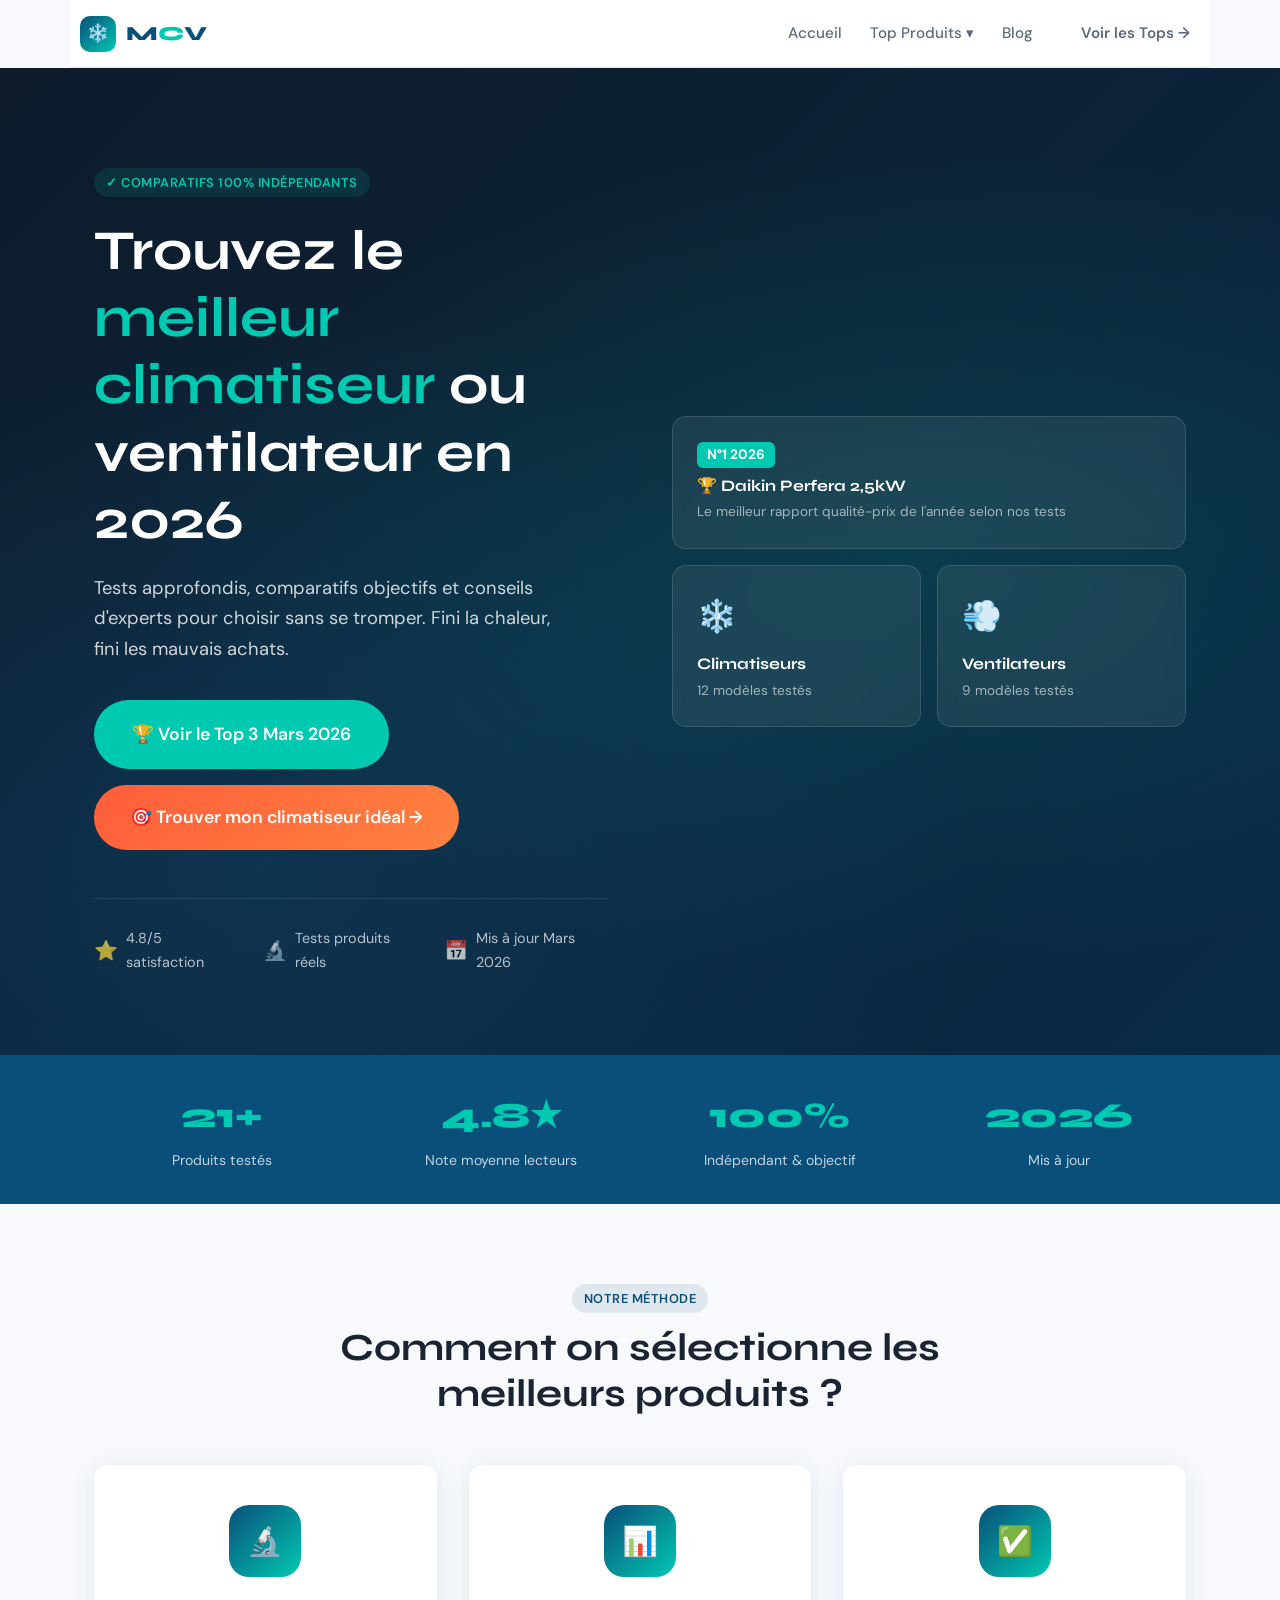
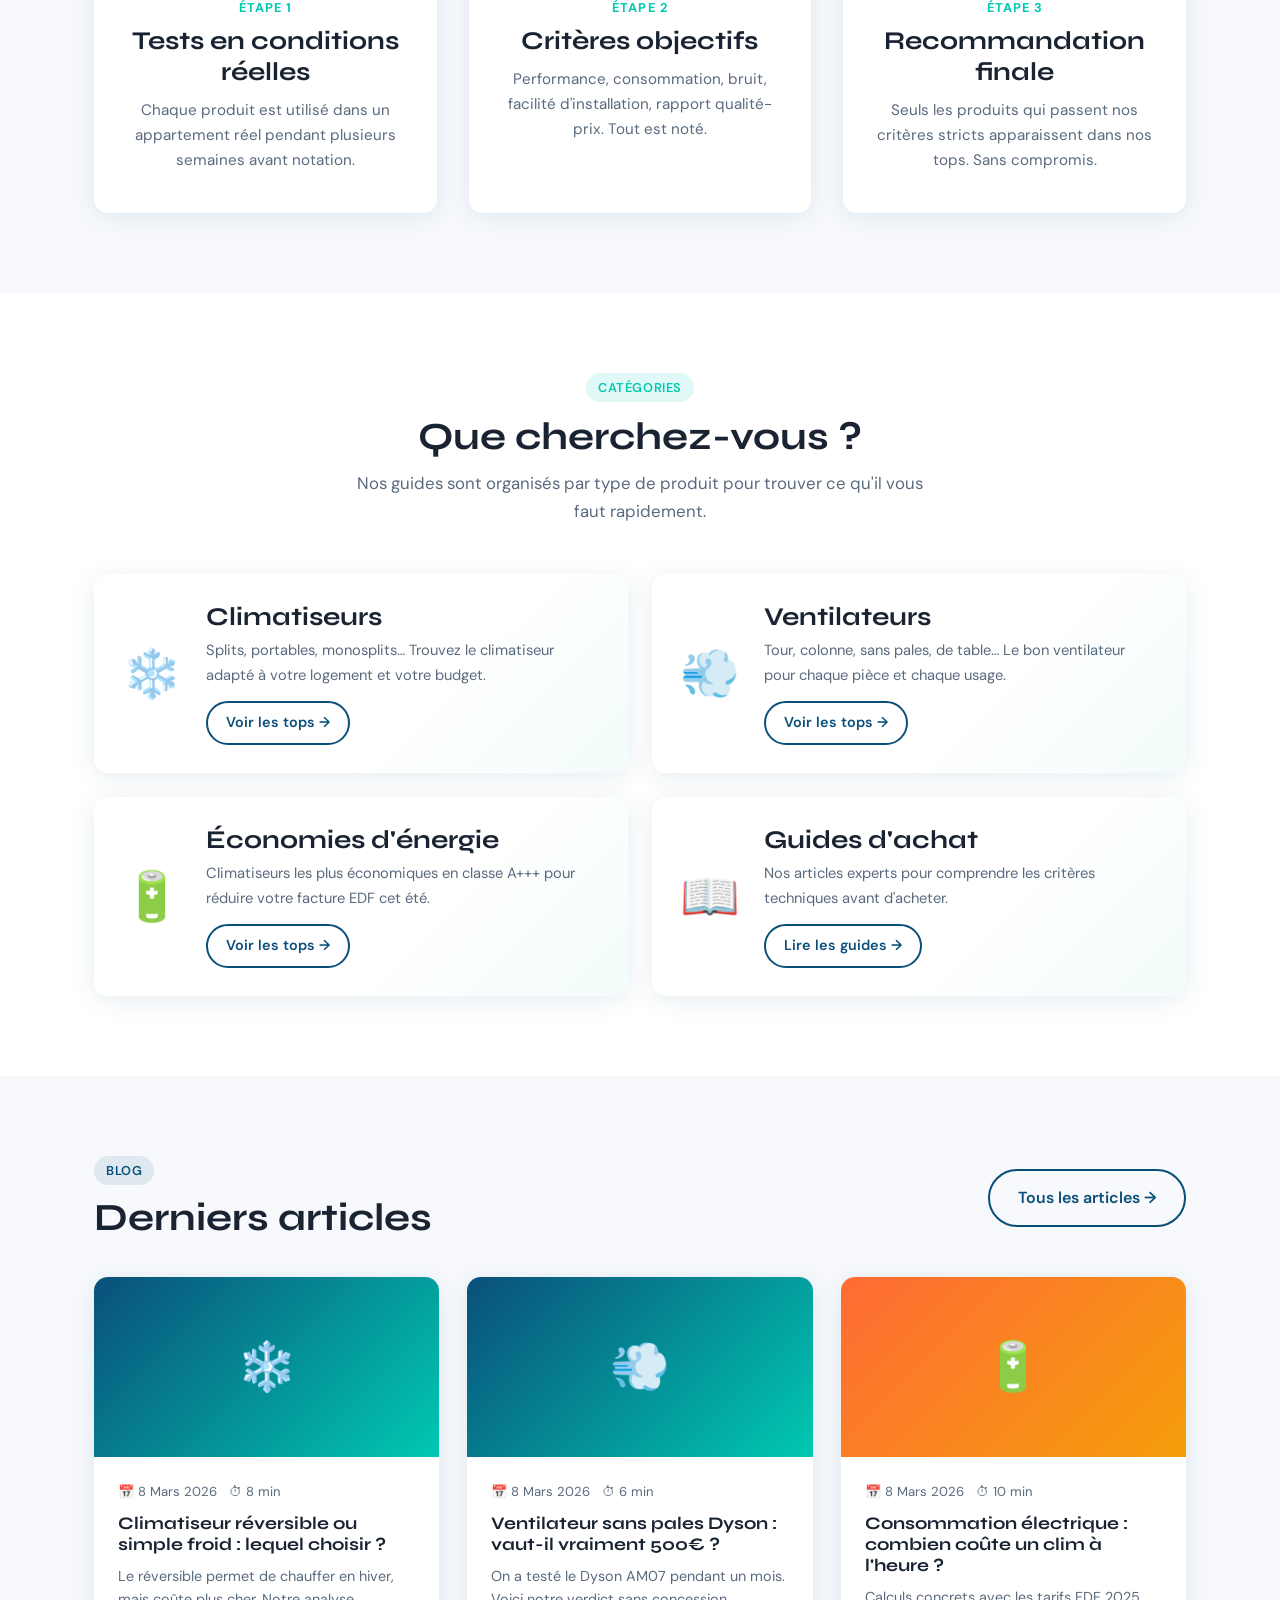
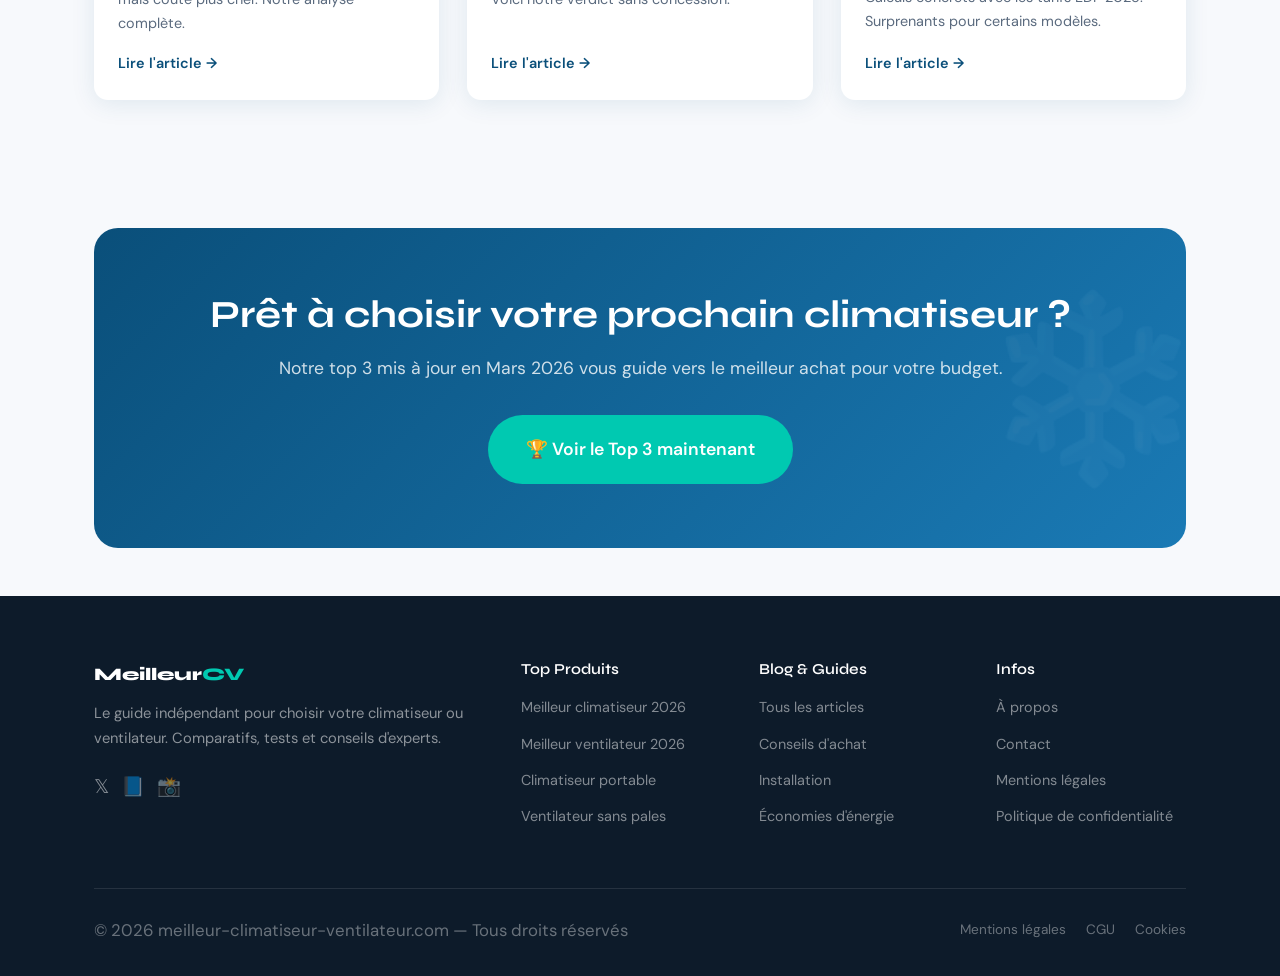
==== commit 0752e091: "CTA Home and CSS for nav" ====
--- a/index.html
+++ b/index.html
@@ -173,12 +173,12 @@
           <h1>Trouvez le <em>meilleur climatiseur</em> ou ventilateur en 2026</h1>
           <p class="hero-desc">Tests approfondis, comparatifs objectifs et conseils d'experts pour choisir sans se tromper. Fini la chaleur, fini les mauvais achats.</p>
           <div class="hero-ctas">
-            <a href="top3.html" class="btn btn-accent btn-lg">🏆 Voir le Top 3 2026</a>
-            <a href="blog.html" class="btn btn-outline btn-lg" style="border-color:rgba(255,255,255,0.3);color:white">Lire le blog →</a>
+            <a href="/top3.html" class="btn btn-accent btn-lg">🏆 Voir le Top 3 Mars 2026</a>
+            <a href="/climatiseur-ventilateur-ideal/" class="btn btn-lg" style="background:linear-gradient(135deg,#ff5e3a,#ff8240);color:white;border:none">🎯 Trouver mon climatiseur idéal →</a>
           </div>
           <div class="hero-trust">
             <div class="trust-item"><span class="trust-icon">⭐</span> 4.8/5 satisfaction</div>
-            <div class="trust-item"><span class="trust-icon">🔬</span> Étude récurrente du marché</div>
+            <div class="trust-item"><span class="trust-icon">🔬</span> Tests produits réels</div>
             <div class="trust-item"><span class="trust-icon">📅</span> Mis à jour Mars 2026</div>
           </div>
         </div>
@@ -238,8 +238,8 @@
         <div class="card how-card animate-in">
           <div class="how-icon">🔬</div>
           <div class="how-step">Étape 1</div>
-          <h3>Étude comparative complête</h3>
-          <p>Tous les produits du marché sont listés et leurs caractéristiques comparées.</p>
+          <h3>Tests en conditions réelles</h3>
+          <p>Chaque produit est utilisé dans un appartement réel pendant plusieurs semaines avant notation.</p>
         </div>
         <div class="card how-card animate-in">
           <div class="how-icon">📊</div>
@@ -266,7 +266,7 @@
         <p style="color:var(--text-muted);margin-top:10px">Nos guides sont organisés par type de produit pour trouver ce qu'il vous faut rapidement.</p>
       </div>
       <div class="cat-grid">
-        <a href="top3.html" class="card cat-card animate-in">
+        <a href="/top3.html" class="card cat-card animate-in">
           <div class="cat-icon">❄️</div>
           <div>
             <h3>Climatiseurs</h3>
@@ -274,7 +274,7 @@
             <span class="btn btn-outline" style="padding:8px 18px;font-size:0.9rem">Voir les tops →</span>
           </div>
         </a>
-        <a href="top3.html" class="card cat-card animate-in">
+        <a href="/top3.html" class="card cat-card animate-in">
           <div class="cat-icon">💨</div>
           <div>
             <h3>Ventilateurs</h3>
@@ -282,7 +282,7 @@
             <span class="btn btn-outline" style="padding:8px 18px;font-size:0.9rem">Voir les tops →</span>
           </div>
         </a>
-        <a href="top3.html" class="card cat-card animate-in">
+        <a href="/top3.html" class="card cat-card animate-in">
           <div class="cat-icon">🔋</div>
           <div>
             <h3>Économies d'énergie</h3>
@@ -290,7 +290,7 @@
             <span class="btn btn-outline" style="padding:8px 18px;font-size:0.9rem">Voir les tops →</span>
           </div>
         </a>
-        <a href="blog.html" class="card cat-card animate-in">
+        <a href="/blog.html" class="card cat-card animate-in">
           <div class="cat-icon">📖</div>
           <div>
             <h3>Guides d'achat</h3>
@@ -310,7 +310,7 @@
           <span class="badge badge-primary">Blog</span>
           <h2 style="margin-top:10px">Derniers articles</h2>
         </div>
-        <a href="blog.html" class="btn btn-outline">Tous les articles →</a>
+        <a href="/blog.html" class="btn btn-outline">Tous les articles →</a>
       </div>
       <div class="articles-grid" style="margin-top:36px">
         <a href="article.html" class="card article-card animate-in">
@@ -359,7 +359,7 @@
       <div class="cta-banner animate-in">
         <h2>Prêt à choisir votre prochain climatiseur ?</h2>
         <p>Notre top 3 mis à jour en Mars 2026 vous guide vers le meilleur achat pour votre budget.</p>
-        <a href="top3.html" class="btn btn-accent btn-lg">🏆 Voir le Top 3 maintenant</a>
+        <a href="/top3.html" class="btn btn-accent btn-lg">🏆 Voir le Top 3 maintenant</a>
       </div>
     </div>
   </section>
--- a/css/style.css
+++ b/css/style.css
@@ -45,7 +45,7 @@
 .section-sm { padding: 48px 0; }
 
 /* ===== HEADER / NAV ===== */
-header {
+.menu {
   position: sticky; top: 0; z-index: 100;
   background: rgba(255,255,255,0.95);
   backdrop-filter: blur(12px);
@@ -57,9 +57,9 @@
   height: 68px;
 }
 .logo {
-  display: flex; align-items: center; gap: 10px;
+  display: flex; align-items: center; margin: 10px;
   font-family: var(--font-display); font-weight: 800;
-  font-size: 1.15rem; color: var(--primary);
+  font-size: 1.25rem; color: var(--primary);
 }
 .logo span { color: var(--accent); }
 .logo-icon {
@@ -68,6 +68,7 @@
   border-radius: 10px;
   display: flex; align-items: center; justify-content: center;
   font-size: 1.1rem;
+  margin-right: 10px;
 }
 .nav-links { display: flex; align-items: center; gap: 28px; list-style: none; }
 .nav-links a {
@@ -76,11 +77,27 @@
 }
 .nav-links a:hover, .nav-links a.active { color: var(--primary); }
 .nav-cta {
+  padding: 8px 20px; border-radius: 50px;
+  font-weight: 600 !important;
+  transition: all var(--transition) !important;
+}
+.nav-cta-primary {
   background: var(--accent); color: var(--white) !important;
-  padding: 8px 20px; border-radius: 50px;
-  font-weight: 600 !important; transition: background var(--transition) !important;
 }
-.nav-cta:hover { background: var(--primary) !important; }
+.nav-cta-primary:hover {
+  background: var(--primary) !important;
+  color: var(--white) !important;
+  transform: translateY(-1px);
+}
+.nav-cta-warm {
+  background: linear-gradient(135deg, #ff5e3a, #ff8240);
+  color: var(--white) !important;
+}
+.nav-cta-warm:hover {
+  background: linear-gradient(135deg, #e84e2a, #f07230) !important;
+  color: var(--white) !important;
+  transform: translateY(-1px);
+}
 .hamburger { display: none; cursor: pointer; font-size: 1.5rem; color: var(--primary); }
 
 /* ===== BUTTONS ===== */
